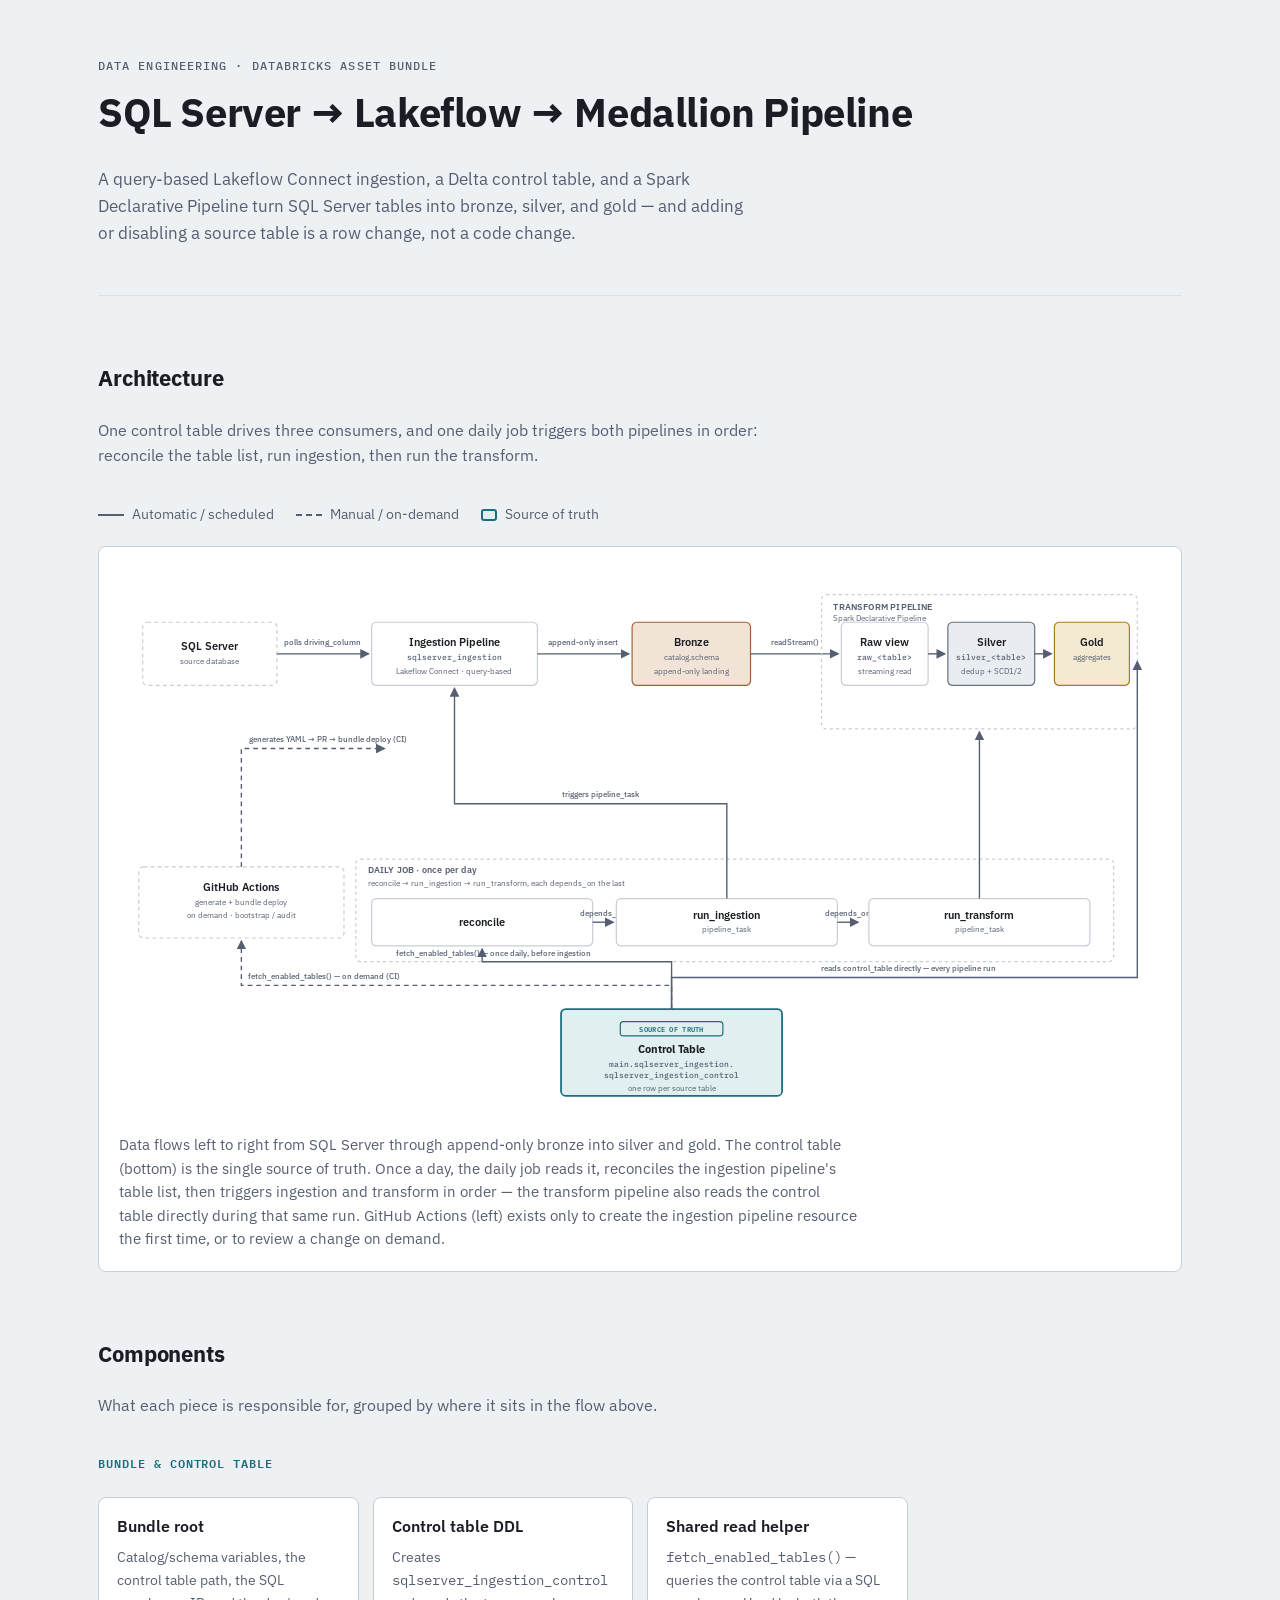
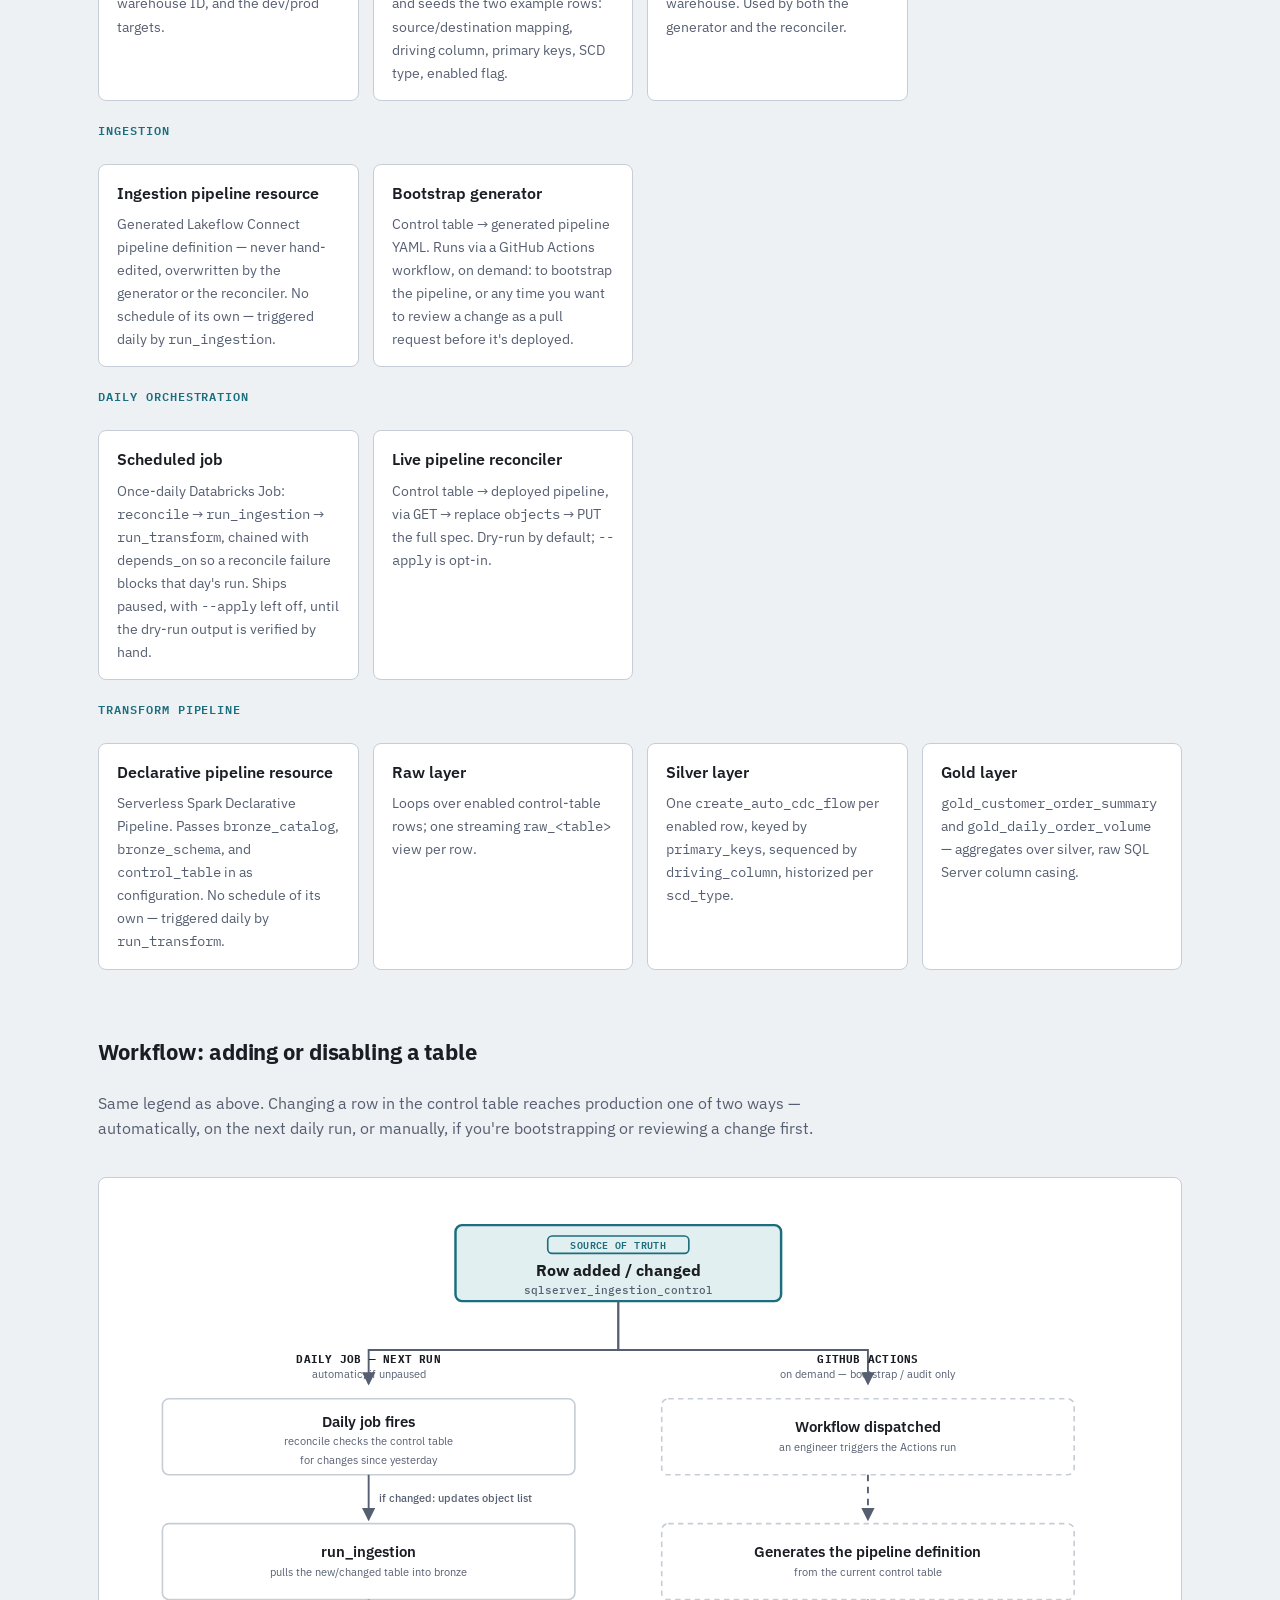
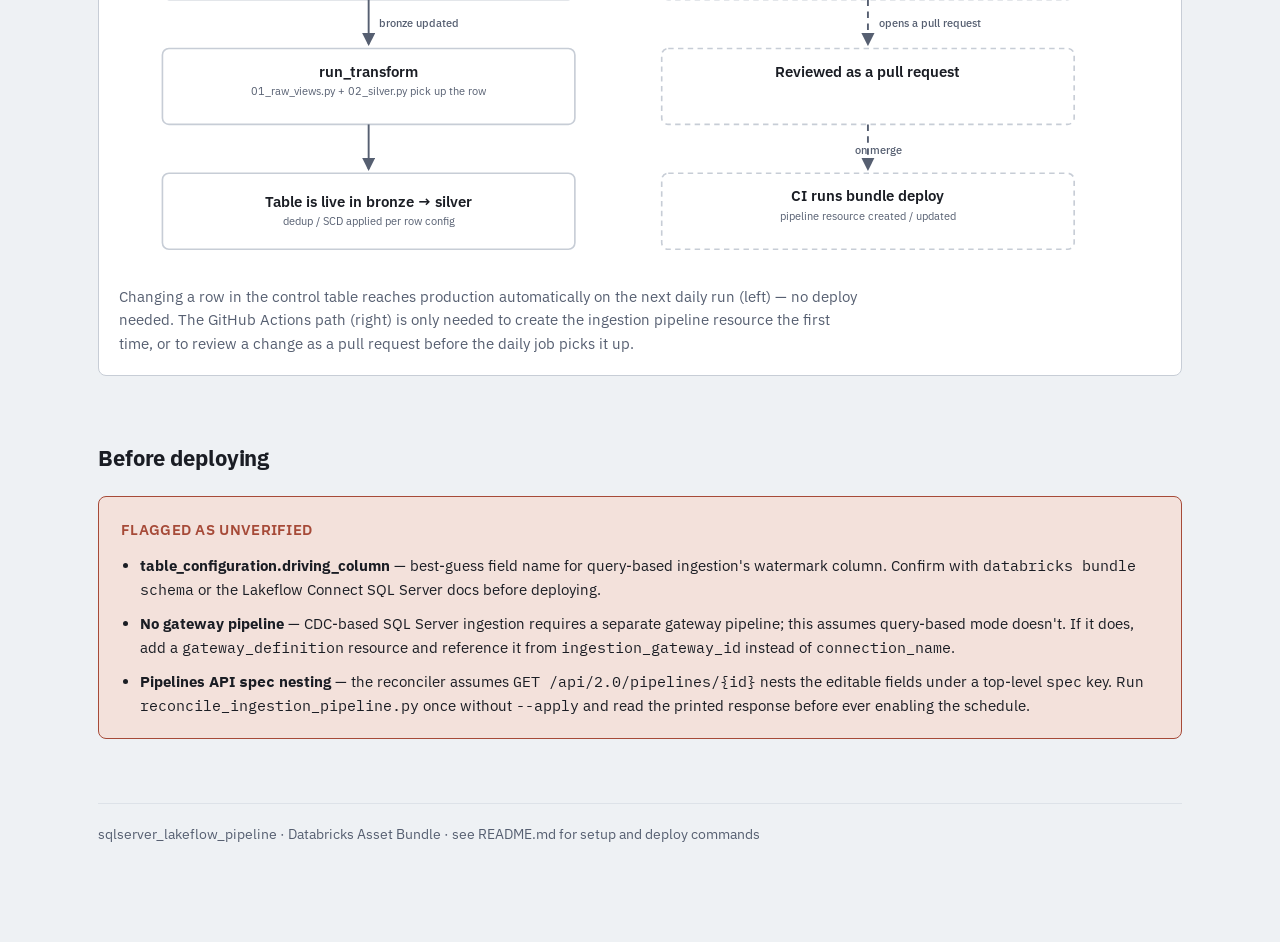
==== databricks/ARCHITECTURE.html @ 622ae9b2 "Add architecture diagram doc for the SQL Server Lakeflow pipeline Standalone HTML doc (open in a bro" ====
<!doctype html>
<html lang="en">
<head>
<meta charset="utf-8">
<meta name="viewport" content="width=device-width, initial-scale=1">
<title>SQL Server Lakeflow Architecture</title>
<link rel="preconnect" href="https://fonts.googleapis.com">
<link rel="preconnect" href="https://fonts.gstatic.com" crossorigin>
<link href="https://fonts.googleapis.com/css2?family=IBM+Plex+Sans:wght@400;500;600;700&family=IBM+Plex+Mono:wght@400;500;600&display=swap" rel="stylesheet">

<style>
  :root {
    --ink: #1A1D24;
    --ink-soft: #565F71;
    --bg: #EEF1F4;
    --surface: #FFFFFF;
    --surface-2: #F5F7F9;
    --line: #C7CDD6;
    --line-soft: #DDE2E8;

    --accent: #1B6E7D;
    --accent-soft: #E2EFF0;

    --bronze: #9C6136;
    --bronze-soft: #F1E4D6;
    --silver: #66707E;
    --silver-soft: #E9ECF0;
    --gold: #A97A1E;
    --gold-soft: #F4EAD1;

    --warn: #A64A38;
    --warn-soft: #F3E1DB;

    --font-display: 'IBM Plex Sans', ui-sans-serif, system-ui, sans-serif;
    --font-body: 'IBM Plex Sans', ui-sans-serif, system-ui, sans-serif;
    --font-mono: 'IBM Plex Mono', ui-monospace, 'SFMono-Regular', Menlo, monospace;

    --radius: 8px;
  }

  @media (prefers-color-scheme: dark) {
    :root:not([data-theme="light"]) {
      --ink: #E7E9ED;
      --ink-soft: #9AA3B2;
      --bg: #12151B;
      --surface: #1A1E27;
      --surface-2: #20242F;
      --line: #313746;
      --line-soft: #262B36;

      --accent: #5FC2D1;
      --accent-soft: #17282B;

      --bronze: #D19A6E;
      --bronze-soft: #2C2119;
      --silver: #AEB7C4;
      --silver-soft: #232732;
      --gold: #E0B563;
      --gold-soft: #2E2717;

      --warn: #E08776;
      --warn-soft: #301F1B;
    }
  }

  :root[data-theme="dark"] {
    --ink: #E7E9ED;
    --ink-soft: #9AA3B2;
    --bg: #12151B;
    --surface: #1A1E27;
    --surface-2: #20242F;
    --line: #313746;
    --line-soft: #262B36;

    --accent: #5FC2D1;
    --accent-soft: #17282B;

    --bronze: #D19A6E;
    --bronze-soft: #2C2119;
    --silver: #AEB7C4;
    --silver-soft: #232732;
    --gold: #E0B563;
    --gold-soft: #2E2717;

    --warn: #E08776;
    --warn-soft: #301F1B;
  }

  * { box-sizing: border-box; }

  body {
    margin: 0;
    background: var(--bg);
    color: var(--ink);
    font-family: var(--font-body);
    font-size: 16px;
    line-height: 1.6;
    -webkit-font-smoothing: antialiased;
  }

  .wrap {
    max-width: 1140px;
    margin: 0 auto;
    padding: 56px 28px 96px;
    display: flex;
    flex-direction: column;
    gap: 64px;
  }

  /* ---- title block ---- */

  .title-block {
    display: flex;
    flex-direction: column;
    gap: 14px;
    padding-bottom: 32px;
    border-bottom: 1px solid var(--line-soft);
  }

  .eyebrow {
    font-family: var(--font-mono);
    font-size: 0.75rem;
    font-weight: 500;
    letter-spacing: 0.09em;
    text-transform: uppercase;
    color: var(--ink-soft);
  }

  h1 {
    font-family: var(--font-display);
    font-weight: 700;
    font-size: clamp(1.9rem, 3.4vw, 2.5rem);
    line-height: 1.15;
    letter-spacing: -0.01em;
    margin: 0;
    text-wrap: balance;
  }

  .subtitle {
    max-width: 66ch;
    color: var(--ink-soft);
    font-size: 1.05rem;
  }

  code, .mono {
    font-family: var(--font-mono);
  }

  /* ---- section scaffolding ---- */

  section {
    display: flex;
    flex-direction: column;
    gap: 20px;
  }

  .section-head {
    display: flex;
    flex-direction: column;
    gap: 6px;
  }

  h2 {
    font-family: var(--font-display);
    font-weight: 700;
    font-size: 1.4rem;
    margin: 0;
    letter-spacing: -0.005em;
  }

  .section-sub {
    color: var(--ink-soft);
    max-width: 72ch;
    font-size: 0.98rem;
  }

  h3 {
    font-family: var(--font-display);
    font-weight: 600;
    font-size: 0.95rem;
    letter-spacing: 0.02em;
    text-transform: uppercase;
    color: var(--ink-soft);
    margin: 0;
  }

  /* ---- legend ---- */

  .legend {
    display: flex;
    flex-wrap: wrap;
    gap: 22px;
    align-items: center;
    font-size: 0.85rem;
    color: var(--ink-soft);
  }

  .legend-item {
    display: flex;
    align-items: center;
    gap: 8px;
  }

  .swatch-line {
    width: 26px;
    height: 0;
    border-top: 2px solid var(--ink-soft);
    display: inline-block;
  }

  .swatch-line.dashed {
    border-top-style: dashed;
  }

  .swatch-box {
    width: 16px;
    height: 12px;
    border-radius: 3px;
    display: inline-block;
    background: var(--accent-soft);
    border: 2px solid var(--accent);
  }

  /* ---- diagram panel ---- */

  .panel {
    background: var(--surface);
    border: 1px solid var(--line);
    border-radius: var(--radius);
    padding: 20px;
  }

  .diagram-scroll {
    overflow-x: auto;
  }

  svg.diagram {
    display: block;
    width: 100%;
    min-width: 880px;
    height: auto;
  }

  figure {
    margin: 0;
  }

  figcaption {
    margin-top: 14px;
    font-size: 0.92rem;
    color: var(--ink-soft);
    max-width: 82ch;
  }

  /* diagram text/shape classes, shared by both svgs */
  .dg-node { fill: var(--surface); stroke: var(--line); stroke-width: 1.5; }
  .dg-node-dashed { fill: var(--surface); stroke: var(--line); stroke-width: 1.5; stroke-dasharray: 5 4; }
  .dg-node-accent { fill: var(--accent-soft); stroke: var(--accent); stroke-width: 2.25; }
  .dg-node-bronze { fill: var(--bronze-soft); stroke: var(--bronze); stroke-width: 1.5; }
  .dg-node-silver { fill: var(--silver-soft); stroke: var(--silver); stroke-width: 1.5; }
  .dg-node-gold { fill: var(--gold-soft); stroke: var(--gold); stroke-width: 1.5; }
  .dg-group { fill: none; stroke: var(--line); stroke-width: 1.5; stroke-dasharray: 4 4; }

  .dg-line-auto { fill: none; stroke: var(--ink-soft); stroke-width: 1.75; }
  .dg-line-manual { fill: none; stroke: var(--ink-soft); stroke-width: 1.75; stroke-dasharray: 6 5; }
  .dg-arrowhead { fill: var(--ink-soft); }

  .dg-title { font: 600 13.5px var(--font-display); fill: var(--ink); }
  .dg-title-lg { font: 700 14.5px var(--font-display); fill: var(--ink); }
  .dg-mono { font: 500 10px var(--font-mono); fill: var(--ink-soft); }
  .dg-sub { font: 400 10.5px var(--font-display); fill: var(--ink-soft); }
  .dg-label { font: 500 10.5px var(--font-display); fill: var(--ink-soft); }
  .dg-group-label { font: 600 11.5px var(--font-display); fill: var(--ink-soft); letter-spacing: 0.02em; }
  .dg-chip-text { font: 600 9px var(--font-mono); fill: var(--accent); letter-spacing: 0.04em; }
  .dg-lane-header { font: 700 10.5px var(--font-mono); fill: var(--ink); letter-spacing: 0.02em; text-transform: uppercase; }
  .dg-lane-sub { font: 400 10px var(--font-display); fill: var(--ink-soft); }

  /* ---- component cards ---- */

  .group-label {
    font-family: var(--font-mono);
    font-size: 0.75rem;
    font-weight: 600;
    letter-spacing: 0.08em;
    text-transform: uppercase;
    color: var(--accent);
    margin: 0 0 12px;
  }

  .card-grid {
    display: grid;
    grid-template-columns: repeat(auto-fill, minmax(260px, 1fr));
    gap: 14px;
  }

  .card {
    background: var(--surface);
    border: 1px solid var(--line);
    border-radius: var(--radius);
    padding: 16px 18px;
    display: flex;
    flex-direction: column;
    gap: 6px;
  }

  .card h4 {
    margin: 0;
    font-family: var(--font-display);
    font-size: 0.98rem;
    font-weight: 600;
  }

  .card p {
    margin: 0;
    font-size: 0.9rem;
    color: var(--ink-soft);
  }

  .card-group {
    display: flex;
    flex-direction: column;
    gap: 12px;
  }

  /* ---- known unknowns ---- */

  .warn-panel {
    background: var(--warn-soft);
    border: 1px solid var(--warn);
    border-radius: var(--radius);
    padding: 20px 22px;
    display: flex;
    flex-direction: column;
    gap: 12px;
  }

  .warn-panel h3 {
    color: var(--warn);
  }

  .warn-list {
    margin: 0;
    padding-left: 1.2em;
    display: flex;
    flex-direction: column;
    gap: 10px;
  }

  .warn-list li {
    font-size: 0.94rem;
  }

  .warn-list strong {
    color: var(--ink);
  }

  footer {
    color: var(--ink-soft);
    font-size: 0.85rem;
    border-top: 1px solid var(--line-soft);
    padding-top: 20px;
  }

  @media (max-width: 640px) {
    .wrap { padding: 40px 18px 72px; gap: 48px; }
  }
</style>
</head>
<body>

<div class="wrap">

  <div class="title-block">
    <span class="eyebrow">Data Engineering · Databricks Asset Bundle</span>
    <h1>SQL Server → Lakeflow → Medallion Pipeline</h1>
    <p class="subtitle">
      A query-based Lakeflow Connect ingestion, a Delta control table, and a Spark Declarative
      Pipeline turn SQL Server tables into bronze, silver, and gold — and adding or disabling a
      source table is a row change, not a code change.
    </p>
  </div>

  <section aria-labelledby="architecture-h">
    <div class="section-head">
      <h2 id="architecture-h">Architecture</h2>
      <p class="section-sub">
        One control table drives three consumers, and one daily job triggers both pipelines in
        order: reconcile the table list, run ingestion, then run the transform.
      </p>
    </div>

    <div class="legend">
      <span class="legend-item"><span class="swatch-line"></span>Automatic / scheduled</span>
      <span class="legend-item"><span class="swatch-line dashed"></span>Manual / on-demand</span>
      <span class="legend-item"><span class="swatch-box"></span>Source of truth</span>
    </div>

    <div class="panel">
      <div class="diagram-scroll">
        <figure>
          <svg class="diagram" viewBox="0 0 1320 700" role="img" aria-label="Architecture diagram: SQL Server data flows through the Lakeflow Connect ingestion pipeline into an append-only bronze layer, then through a Spark Declarative Pipeline into silver and gold tables. A Delta control table feeds a daily job that reconciles the ingestion pipeline's table list, then triggers the ingestion pipeline, then triggers the transform pipeline, in that order. A separate GitHub Actions workflow exists only to bootstrap the ingestion pipeline the first time or to review a change on demand.">
            <defs>
              <marker id="arrow1" viewBox="0 0 10 10" refX="8.5" refY="5" markerWidth="7" markerHeight="7" orient="auto-start-reverse">
                <path d="M0,0 L10,5 L0,10 z" class="dg-arrowhead"></path>
              </marker>
            </defs>

            <!-- top flow: SQL Server -> Ingestion -> Bronze -> Raw -> Silver -> Gold -->
            <rect x="30" y="70" width="170" height="80" rx="6" class="dg-node-dashed"></rect>
            <text x="115" y="105" text-anchor="middle" class="dg-title">SQL Server</text>
            <text x="115" y="123" text-anchor="middle" class="dg-sub">source database</text>

            <path d="M200,110 H316" class="dg-line-auto" marker-end="url(#arrow1)"></path>
            <text x="258" y="99" text-anchor="middle" class="dg-label">polls driving_column</text>

            <rect x="320" y="70" width="210" height="80" rx="6" class="dg-node"></rect>
            <text x="425" y="100" text-anchor="middle" class="dg-title">Ingestion Pipeline</text>
            <text x="425" y="118" text-anchor="middle" class="dg-mono">sqlserver_ingestion</text>
            <text x="425" y="135" text-anchor="middle" class="dg-sub">Lakeflow Connect · query-based</text>

            <path d="M530,110 H646" class="dg-line-auto" marker-end="url(#arrow1)"></path>
            <text x="588" y="99" text-anchor="middle" class="dg-label">append-only insert</text>

            <rect x="650" y="70" width="150" height="80" rx="6" class="dg-node-bronze"></rect>
            <text x="725" y="100" text-anchor="middle" class="dg-title">Bronze</text>
            <text x="725" y="118" text-anchor="middle" class="dg-sub">catalog.schema</text>
            <text x="725" y="135" text-anchor="middle" class="dg-sub">append-only landing</text>

            <path d="M800,110 H911" class="dg-line-auto" marker-end="url(#arrow1)"></path>
            <text x="857" y="99" text-anchor="middle" class="dg-label">readStream()</text>

            <rect x="890" y="35" width="400" height="170" rx="6" class="dg-group"></rect>
            <text x="905" y="55" class="dg-group-label">TRANSFORM PIPELINE</text>
            <text x="905" y="68" class="dg-sub">Spark Declarative Pipeline</text>

            <rect x="915" y="70" width="110" height="80" rx="6" class="dg-node"></rect>
            <text x="970" y="100" text-anchor="middle" class="dg-title">Raw view</text>
            <text x="970" y="118" text-anchor="middle" class="dg-mono">raw_&lt;table&gt;</text>
            <text x="970" y="135" text-anchor="middle" class="dg-sub">streaming read</text>

            <path d="M1025,110 H1046" class="dg-line-auto" marker-end="url(#arrow1)"></path>

            <rect x="1050" y="70" width="110" height="80" rx="6" class="dg-node-silver"></rect>
            <text x="1105" y="100" text-anchor="middle" class="dg-title">Silver</text>
            <text x="1105" y="118" text-anchor="middle" class="dg-mono">silver_&lt;table&gt;</text>
            <text x="1105" y="135" text-anchor="middle" class="dg-sub">dedup + SCD1/2</text>

            <path d="M1160,110 H1181" class="dg-line-auto" marker-end="url(#arrow1)"></path>

            <rect x="1185" y="70" width="95" height="80" rx="6" class="dg-node-gold"></rect>
            <text x="1232" y="100" text-anchor="middle" class="dg-title">Gold</text>
            <text x="1232" y="118" text-anchor="middle" class="dg-sub">aggregates</text>

            <!-- mid row: GitHub Actions (on-demand bootstrap) + daily job (automatic) -->
            <rect x="25" y="380" width="260" height="90" rx="6" class="dg-node-dashed"></rect>
            <text x="155" y="410" text-anchor="middle" class="dg-title">GitHub Actions</text>
            <text x="155" y="428" text-anchor="middle" class="dg-sub">generate + bundle deploy</text>
            <text x="155" y="445" text-anchor="middle" class="dg-sub">on demand · bootstrap / audit</text>

            <!-- GitHub Actions -> ingestion pipeline (dashed) -->
            <path d="M155,380 V230 H336" class="dg-line-manual" marker-end="url(#arrow1)"></path>
            <text x="165" y="222" class="dg-label">generates YAML → PR → bundle deploy (CI)</text>

            <!-- daily job group -->
            <rect x="300" y="370" width="960" height="130" rx="6" class="dg-group"></rect>
            <text x="315" y="388" class="dg-group-label">DAILY JOB · once per day</text>
            <text x="315" y="404" class="dg-sub">reconcile → run_ingestion → run_transform, each depends_on the last</text>

            <rect x="320" y="420" width="280" height="60" rx="6" class="dg-node"></rect>
            <text x="460" y="455" text-anchor="middle" class="dg-title">reconcile</text>

            <path d="M600,450 H626" class="dg-line-auto" marker-end="url(#arrow1)"></path>
            <text x="613" y="442" text-anchor="middle" class="dg-label">depends_on</text>

            <rect x="630" y="420" width="280" height="60" rx="6" class="dg-node"></rect>
            <text x="770" y="446" text-anchor="middle" class="dg-title">run_ingestion</text>
            <text x="770" y="463" text-anchor="middle" class="dg-sub">pipeline_task</text>

            <path d="M910,450 H936" class="dg-line-auto" marker-end="url(#arrow1)"></path>
            <text x="923" y="442" text-anchor="middle" class="dg-label">depends_on</text>

            <rect x="950" y="420" width="280" height="60" rx="6" class="dg-node"></rect>
            <text x="1090" y="446" text-anchor="middle" class="dg-title">run_transform</text>
            <text x="1090" y="463" text-anchor="middle" class="dg-sub">pipeline_task</text>

            <!-- run_ingestion triggers the real ingestion pipeline -->
            <path d="M770,420 V300 H425 V154" class="dg-line-auto" marker-end="url(#arrow1)"></path>
            <text x="610" y="292" text-anchor="middle" class="dg-label">triggers pipeline_task</text>

            <!-- run_transform triggers the real transform pipeline group -->
            <path d="M1090,420 V209" class="dg-line-auto" marker-end="url(#arrow1)"></path>

            <!-- control table hub -->
            <rect x="560" y="560" width="280" height="110" rx="6" class="dg-node-accent"></rect>
            <rect x="635" y="576" width="130" height="18" rx="4" fill="var(--accent-soft)" stroke="var(--accent)" stroke-width="1.5"></rect>
            <text x="700" y="589" text-anchor="middle" class="dg-chip-text">SOURCE OF TRUTH</text>
            <text x="700" y="616" text-anchor="middle" class="dg-title-lg">Control Table</text>
            <text x="700" y="634" text-anchor="middle" class="dg-mono">main.sqlserver_ingestion.</text>
            <text x="700" y="648" text-anchor="middle" class="dg-mono">sqlserver_ingestion_control</text>
            <text x="700" y="664" text-anchor="middle" class="dg-sub">one row per source table</text>

            <!-- branch: control table -> reconcile task (solid, once daily) -->
            <path d="M700,560 V500 H460 V484" class="dg-line-auto" marker-end="url(#arrow1)"></path>
            <text x="475" y="493" text-anchor="middle" class="dg-label">fetch_enabled_tables() — once daily, before ingestion</text>

            <!-- branch: control table -> transform pipeline group direct read (solid, every run) -->
            <path d="M700,560 V520 H1290 V120" class="dg-line-auto" marker-end="url(#arrow1)"></path>
            <text x="1000" y="512" text-anchor="middle" class="dg-label">reads control_table directly — every pipeline run</text>

            <!-- branch: control table -> GitHub Actions (dashed, on demand) -->
            <path d="M700,560 V530 H155 V474" class="dg-line-manual" marker-end="url(#arrow1)"></path>
            <text x="163" y="522" class="dg-label">fetch_enabled_tables() — on demand (CI)</text>
          </svg>
        </figure>
      </div>
      <figcaption>
        Data flows left to right from SQL Server through append-only bronze into silver and gold.
        The control table (bottom) is the single source of truth. Once a day, the daily job reads
        it, reconciles the ingestion pipeline's table list, then triggers ingestion and transform
        in order — the transform pipeline also reads the control table directly during that same
        run. GitHub Actions (left) exists only to create the ingestion pipeline resource the first
        time, or to review a change on demand.
      </figcaption>
    </div>
  </section>

  <section aria-labelledby="components-h">
    <div class="section-head">
      <h2 id="components-h">Components</h2>
      <p class="section-sub">What each piece is responsible for, grouped by where it sits in the flow above.</p>
    </div>

    <div class="card-group">
      <p class="group-label">Bundle &amp; control table</p>
      <div class="card-grid">
        <div class="card">
          <h4>Bundle root</h4>
          <p>Catalog/schema variables, the control table path, the SQL warehouse ID, and the dev/prod targets.</p>
        </div>
        <div class="card">
          <h4>Control table DDL</h4>
          <p>Creates <code>sqlserver_ingestion_control</code> and seeds the two example rows: source/destination mapping, driving column, primary keys, SCD type, enabled flag.</p>
        </div>
        <div class="card">
          <h4>Shared read helper</h4>
          <p><code>fetch_enabled_tables()</code> — queries the control table via a SQL warehouse. Used by both the generator and the reconciler.</p>
        </div>
      </div>
    </div>

    <div class="card-group">
      <p class="group-label">Ingestion</p>
      <div class="card-grid">
        <div class="card">
          <h4>Ingestion pipeline resource</h4>
          <p>Generated Lakeflow Connect pipeline definition — never hand-edited, overwritten by the generator or the reconciler. No schedule of its own — triggered daily by <code>run_ingestion</code>.</p>
        </div>
        <div class="card">
          <h4>Bootstrap generator</h4>
          <p>Control table → generated pipeline YAML. Runs via a GitHub Actions workflow, on demand: to bootstrap the pipeline, or any time you want to review a change as a pull request before it's deployed.</p>
        </div>
      </div>
    </div>

    <div class="card-group">
      <p class="group-label">Daily orchestration</p>
      <div class="card-grid">
        <div class="card">
          <h4>Scheduled job</h4>
          <p>Once-daily Databricks Job: <code>reconcile</code> → <code>run_ingestion</code> → <code>run_transform</code>, chained with <code>depends_on</code> so a reconcile failure blocks that day's run. Ships paused, with <code>--apply</code> left off, until the dry-run output is verified by hand.</p>
        </div>
        <div class="card">
          <h4>Live pipeline reconciler</h4>
          <p>Control table → deployed pipeline, via <code>GET</code> → replace <code>objects</code> → <code>PUT</code> the full spec. Dry-run by default; <code>--apply</code> is opt-in.</p>
        </div>
      </div>
    </div>

    <div class="card-group">
      <p class="group-label">Transform pipeline</p>
      <div class="card-grid">
        <div class="card">
          <h4>Declarative pipeline resource</h4>
          <p>Serverless Spark Declarative Pipeline. Passes <code>bronze_catalog</code>, <code>bronze_schema</code>, and <code>control_table</code> in as configuration. No schedule of its own — triggered daily by <code>run_transform</code>.</p>
        </div>
        <div class="card">
          <h4>Raw layer</h4>
          <p>Loops over enabled control-table rows; one streaming <code>raw_&lt;table&gt;</code> view per row.</p>
        </div>
        <div class="card">
          <h4>Silver layer</h4>
          <p>One <code>create_auto_cdc_flow</code> per enabled row, keyed by <code>primary_keys</code>, sequenced by <code>driving_column</code>, historized per <code>scd_type</code>.</p>
        </div>
        <div class="card">
          <h4>Gold layer</h4>
          <p><code>gold_customer_order_summary</code> and <code>gold_daily_order_volume</code> — aggregates over silver, raw SQL Server column casing.</p>
        </div>
      </div>
    </div>
  </section>

  <section aria-labelledby="workflow-h">
    <div class="section-head">
      <h2 id="workflow-h">Workflow: adding or disabling a table</h2>
      <p class="section-sub">
        Same legend as above. Changing a row in the control table reaches production one of two
        ways — automatically, on the next daily run, or manually, if you're bootstrapping or
        reviewing a change first.
      </p>
    </div>

    <div class="panel">
      <div class="diagram-scroll">
        <figure>
          <svg class="diagram" viewBox="0 0 960 620" role="img" aria-label="Workflow diagram: a row change in the control table reaches production one of two ways. Automatically, the daily job's next scheduled run reconciles the ingestion pipeline, pulls the table into bronze, then generates its silver flow. On demand, a GitHub Actions workflow generates the pipeline definition, opens a pull request for review, and deploys the bundle on merge -- used only to bootstrap the pipeline or to review a change before the daily job picks it up.">
            <defs>
              <marker id="arrow2" viewBox="0 0 10 10" refX="8.5" refY="5" markerWidth="7" markerHeight="7" orient="auto-start-reverse">
                <path d="M0,0 L10,5 L0,10 z" class="dg-arrowhead"></path>
              </marker>
            </defs>

            <rect x="310" y="25" width="300" height="70" rx="6" class="dg-node-accent"></rect>
            <rect x="395" y="35" width="130" height="16" rx="4" fill="var(--accent-soft)" stroke="var(--accent)" stroke-width="1.5"></rect>
            <text x="460" y="47" text-anchor="middle" class="dg-chip-text">SOURCE OF TRUTH</text>
            <text x="460" y="72" text-anchor="middle" class="dg-title-lg">Row added / changed</text>
            <text x="460" y="88" text-anchor="middle" class="dg-mono">sqlserver_ingestion_control</text>

            <path d="M460,95 V140 H230 V171" class="dg-line-auto" marker-end="url(#arrow2)"></path>
            <path d="M460,95 V140 H690 V171" class="dg-line-auto" marker-end="url(#arrow2)"></path>

            <!-- lane headers -->
            <text x="230" y="152" text-anchor="middle" class="dg-lane-header">Daily job — next run</text>
            <text x="230" y="166" text-anchor="middle" class="dg-lane-sub">automatic, if unpaused</text>

            <text x="690" y="152" text-anchor="middle" class="dg-lane-header">GitHub Actions</text>
            <text x="690" y="166" text-anchor="middle" class="dg-lane-sub">on demand — bootstrap / audit only</text>

            <!-- lane A: daily job (reconcile -> ingest -> transform) -->
            <rect x="40" y="185" width="380" height="70" rx="6" class="dg-node"></rect>
            <text x="230" y="211" text-anchor="middle" class="dg-title">Daily job fires</text>
            <text x="230" y="228" text-anchor="middle" class="dg-sub">reconcile checks the control table</text>
            <text x="230" y="245" text-anchor="middle" class="dg-sub">for changes since yesterday</text>

            <path d="M230,255 V296" class="dg-line-auto" marker-end="url(#arrow2)"></path>
            <text x="240" y="280" class="dg-label">if changed: updates object list</text>

            <rect x="40" y="300" width="380" height="70" rx="6" class="dg-node"></rect>
            <text x="230" y="331" text-anchor="middle" class="dg-title">run_ingestion</text>
            <text x="230" y="348" text-anchor="middle" class="dg-sub">pulls the new/changed table into bronze</text>

            <path d="M230,370 V411" class="dg-line-auto" marker-end="url(#arrow2)"></path>
            <text x="240" y="395" class="dg-label">bronze updated</text>

            <rect x="40" y="415" width="380" height="70" rx="6" class="dg-node"></rect>
            <text x="230" y="441" text-anchor="middle" class="dg-title">run_transform</text>
            <text x="230" y="458" text-anchor="middle" class="dg-sub">01_raw_views.py + 02_silver.py pick up the row</text>

            <path d="M230,485 V526" class="dg-line-auto" marker-end="url(#arrow2)"></path>

            <rect x="40" y="530" width="380" height="70" rx="6" class="dg-node"></rect>
            <text x="230" y="561" text-anchor="middle" class="dg-title">Table is live in bronze → silver</text>
            <text x="230" y="578" text-anchor="middle" class="dg-sub">dedup / SCD applied per row config</text>

            <!-- lane B: GitHub Actions (on demand, dashed) -->
            <rect x="500" y="185" width="380" height="70" rx="6" class="dg-node-dashed"></rect>
            <text x="690" y="216" text-anchor="middle" class="dg-title">Workflow dispatched</text>
            <text x="690" y="233" text-anchor="middle" class="dg-sub">an engineer triggers the Actions run</text>

            <path d="M690,255 V296" class="dg-line-manual" marker-end="url(#arrow2)"></path>

            <rect x="500" y="300" width="380" height="70" rx="6" class="dg-node-dashed"></rect>
            <text x="690" y="331" text-anchor="middle" class="dg-title">Generates the pipeline definition</text>
            <text x="690" y="348" text-anchor="middle" class="dg-sub">from the current control table</text>

            <path d="M690,370 V411" class="dg-line-manual" marker-end="url(#arrow2)"></path>
            <text x="700" y="395" class="dg-label">opens a pull request</text>

            <rect x="500" y="415" width="380" height="70" rx="6" class="dg-node-dashed"></rect>
            <text x="690" y="441" text-anchor="middle" class="dg-title">Reviewed as a pull request</text>

            <path d="M690,485 V526" class="dg-line-manual" marker-end="url(#arrow2)"></path>
            <text x="700" y="512" text-anchor="middle" class="dg-label">on merge</text>

            <rect x="500" y="530" width="380" height="70" rx="6" class="dg-node-dashed"></rect>
            <text x="690" y="556" text-anchor="middle" class="dg-title">CI runs bundle deploy</text>
            <text x="690" y="573" text-anchor="middle" class="dg-sub">pipeline resource created / updated</text>
          </svg>
        </figure>
      </div>
      <figcaption>
        Changing a row in the control table reaches production automatically on the next daily
        run (left) — no deploy needed. The GitHub Actions path (right) is only needed to create
        the ingestion pipeline resource the first time, or to review a change as a pull request
        before the daily job picks it up.
      </figcaption>
    </div>
  </section>

  <section aria-labelledby="unknowns-h">
    <div class="section-head">
      <h2 id="unknowns-h">Before deploying</h2>
    </div>

    <div class="warn-panel">
      <h3>Flagged as unverified</h3>
      <ul class="warn-list">
        <li>
          <strong>table_configuration.driving_column</strong> — best-guess field name for query-based
          ingestion's watermark column. Confirm with <code>databricks bundle schema</code> or the
          Lakeflow Connect SQL Server docs before deploying.
        </li>
        <li>
          <strong>No gateway pipeline</strong> — CDC-based SQL Server ingestion requires a separate
          gateway pipeline; this assumes query-based mode doesn't. If it does, add a
          <code>gateway_definition</code> resource and reference it from
          <code>ingestion_gateway_id</code> instead of <code>connection_name</code>.
        </li>
        <li>
          <strong>Pipelines API <code>spec</code> nesting</strong> — the reconciler assumes
          <code>GET /api/2.0/pipelines/{id}</code> nests the editable fields under a top-level
          <code>spec</code> key. Run <code>reconcile_ingestion_pipeline.py</code> once without
          <code>--apply</code> and read the printed response before ever enabling the schedule.
        </li>
      </ul>
    </div>
  </section>

  <footer>
    sqlserver_lakeflow_pipeline · Databricks Asset Bundle · see README.md for setup and deploy commands
  </footer>

</div>
</body>
</html>
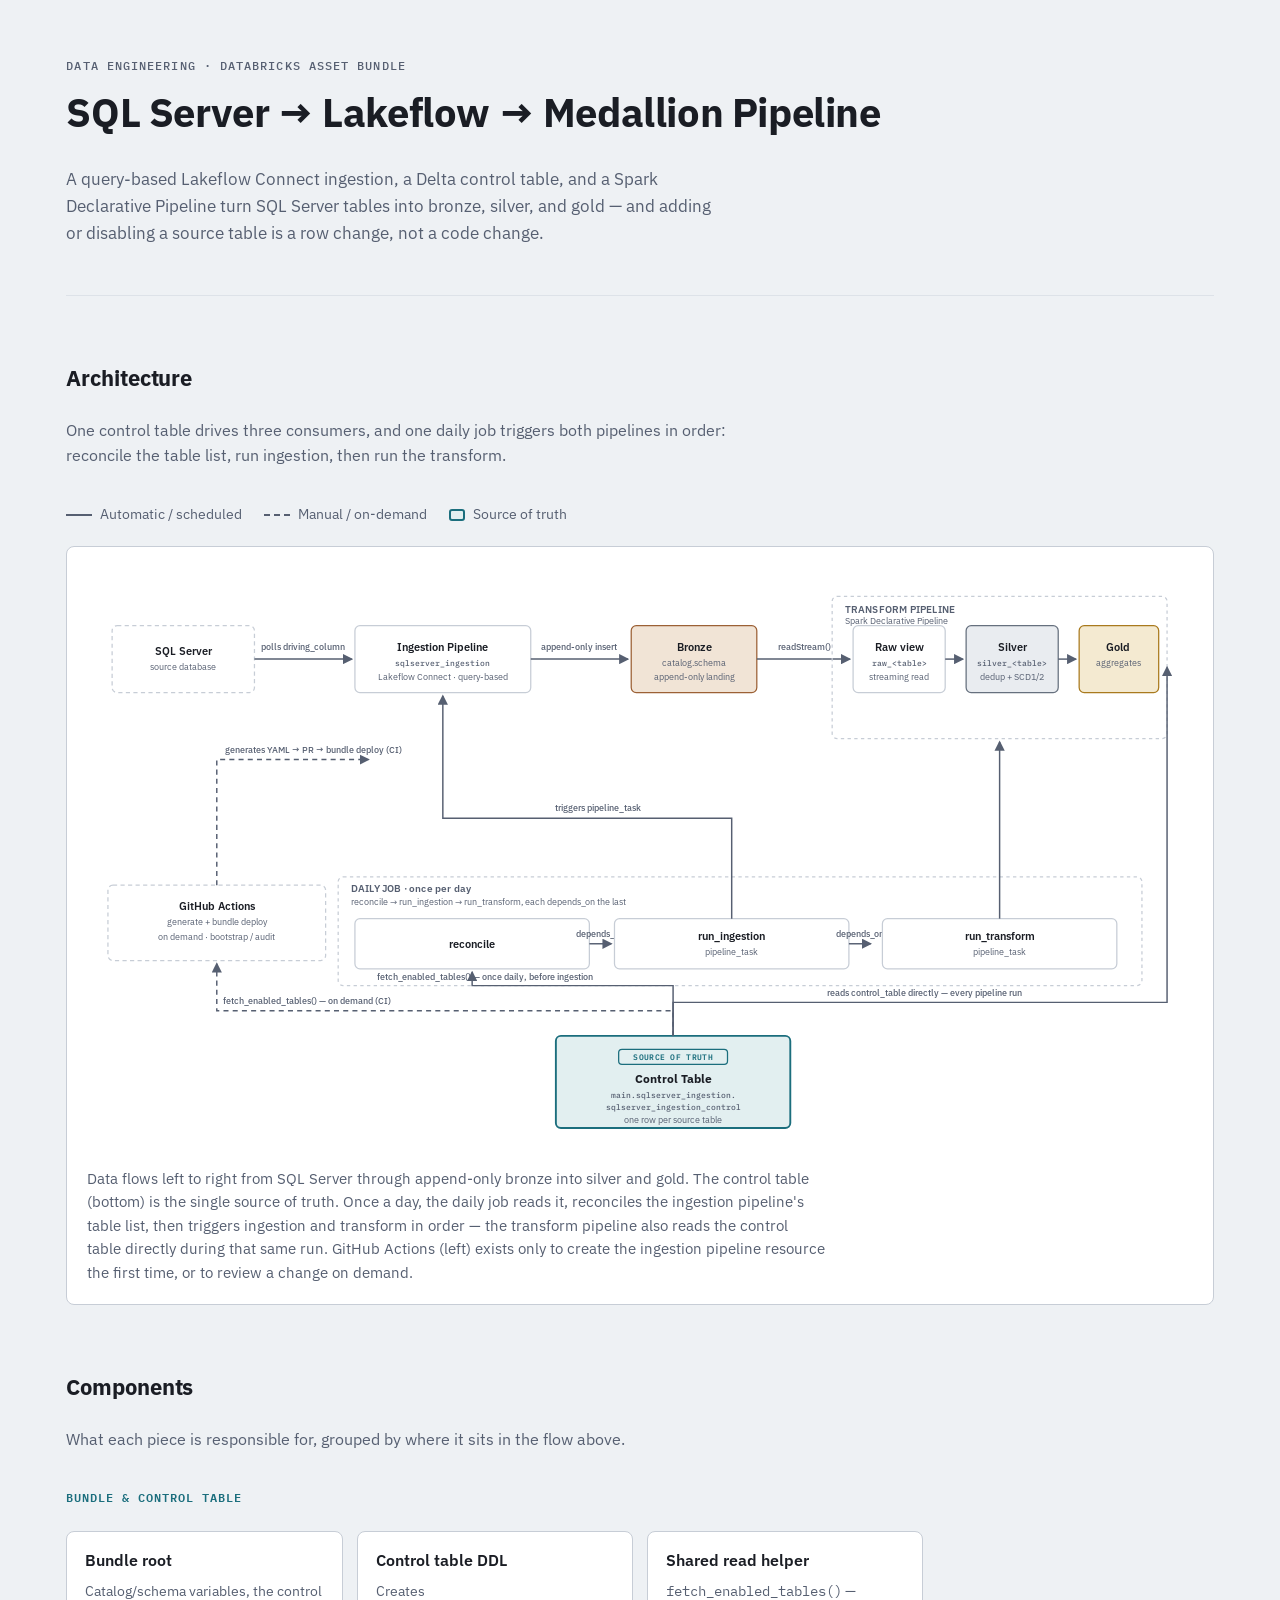
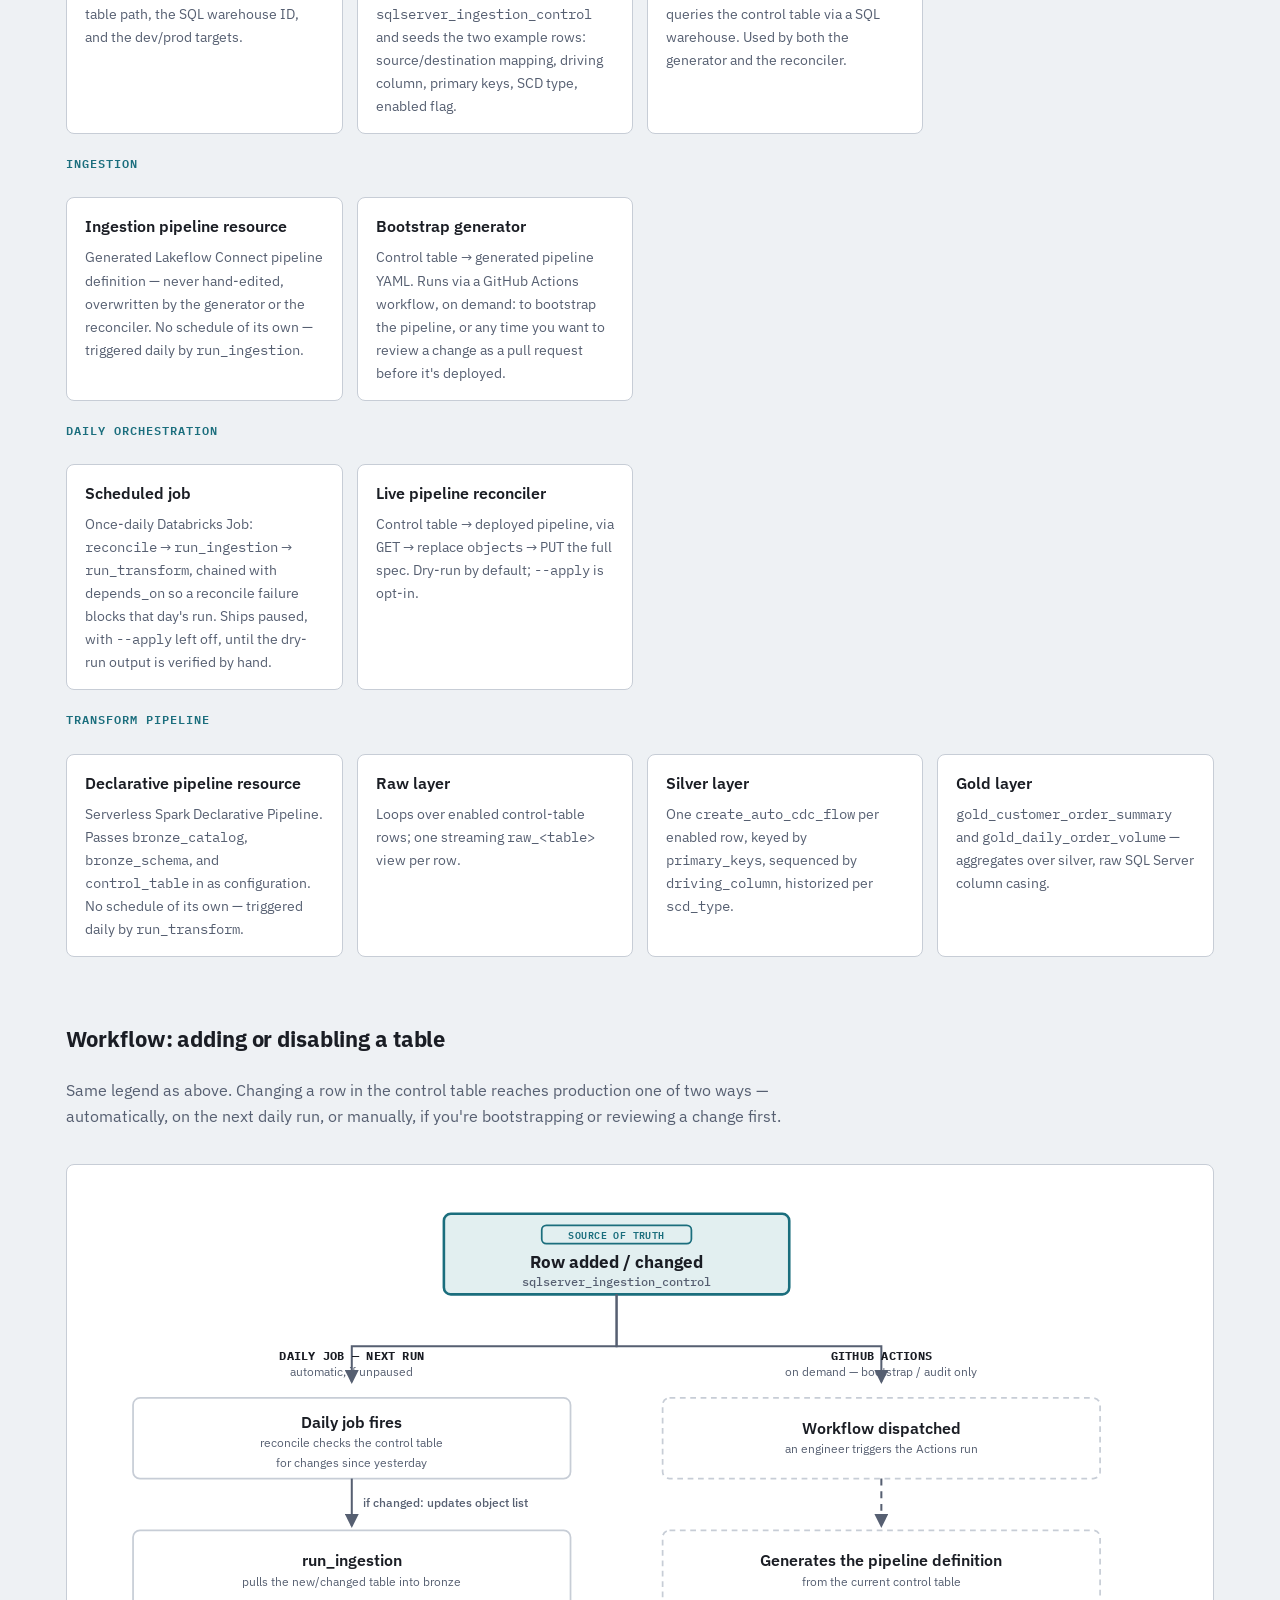
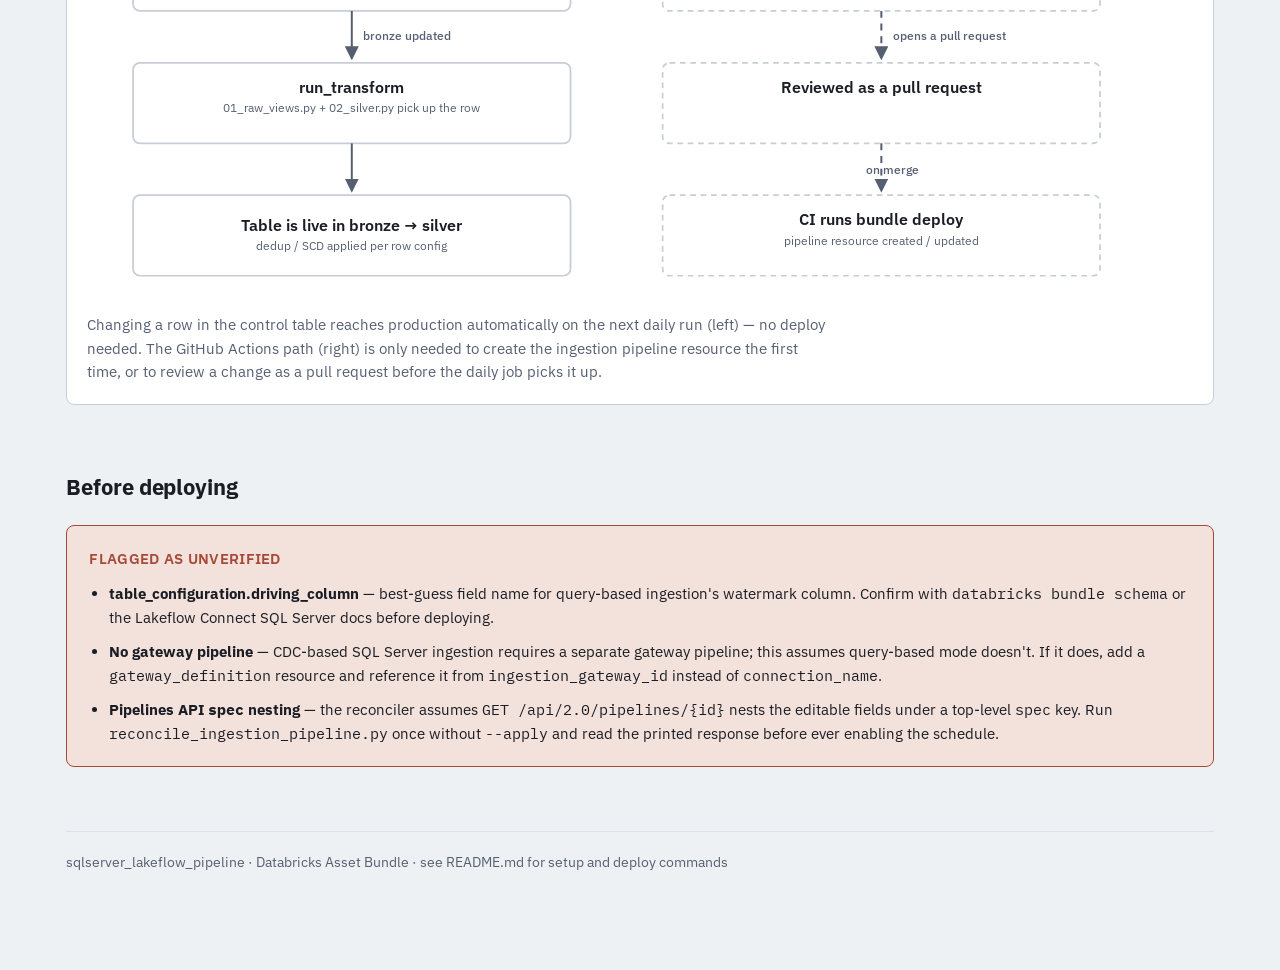
==== commit 8e6a157b: "Make architecture doc responsive across screen sizes Wrap width now scales fluidly (min(1400px, 94vw" ====
--- a/databricks/ARCHITECTURE.html
+++ b/databricks/ARCHITECTURE.html
@@ -99,7 +99,7 @@
   }
 
   .wrap {
-    max-width: 1140px;
+    max-width: min(1400px, 94vw);
     margin: 0 auto;
     padding: 56px 28px 96px;
     display: flex;
@@ -237,8 +237,15 @@
   svg.diagram {
     display: block;
     width: 100%;
-    min-width: 880px;
     height: auto;
+  }
+
+  svg.diagram--arch {
+    min-width: 900px;
+  }
+
+  svg.diagram--flow {
+    min-width: 720px;
   }
 
   figure {
@@ -250,6 +257,21 @@
     font-size: 0.92rem;
     color: var(--ink-soft);
     max-width: 82ch;
+  }
+
+  .scroll-hint {
+    display: none;
+    margin: 10px 0 0;
+    font-family: var(--font-mono);
+    font-size: 0.75rem;
+    letter-spacing: 0.02em;
+    color: var(--ink-soft);
+  }
+
+  @media (max-width: 920px) {
+    .scroll-hint {
+      display: block;
+    }
   }
 
   /* diagram text/shape classes, shared by both svgs */
@@ -398,7 +420,7 @@
     <div class="panel">
       <div class="diagram-scroll">
         <figure>
-          <svg class="diagram" viewBox="0 0 1320 700" role="img" aria-label="Architecture diagram: SQL Server data flows through the Lakeflow Connect ingestion pipeline into an append-only bronze layer, then through a Spark Declarative Pipeline into silver and gold tables. A Delta control table feeds a daily job that reconciles the ingestion pipeline's table list, then triggers the ingestion pipeline, then triggers the transform pipeline, in that order. A separate GitHub Actions workflow exists only to bootstrap the ingestion pipeline the first time or to review a change on demand.">
+          <svg class="diagram diagram--arch" viewBox="0 0 1320 700" role="img" aria-label="Architecture diagram: SQL Server data flows through the Lakeflow Connect ingestion pipeline into an append-only bronze layer, then through a Spark Declarative Pipeline into silver and gold tables. A Delta control table feeds a daily job that reconciles the ingestion pipeline's table list, then triggers the ingestion pipeline, then triggers the transform pipeline, in that order. A separate GitHub Actions workflow exists only to bootstrap the ingestion pipeline the first time or to review a change on demand.">
             <defs>
               <marker id="arrow1" viewBox="0 0 10 10" refX="8.5" refY="5" markerWidth="7" markerHeight="7" orient="auto-start-reverse">
                 <path d="M0,0 L10,5 L0,10 z" class="dg-arrowhead"></path>
@@ -513,6 +535,7 @@
           </svg>
         </figure>
       </div>
+      <p class="scroll-hint">Scroll horizontally to see the full diagram →</p>
       <figcaption>
         Data flows left to right from SQL Server through append-only bronze into silver and gold.
         The control table (bottom) is the single source of truth. Once a day, the daily job reads
@@ -612,7 +635,7 @@
     <div class="panel">
       <div class="diagram-scroll">
         <figure>
-          <svg class="diagram" viewBox="0 0 960 620" role="img" aria-label="Workflow diagram: a row change in the control table reaches production one of two ways. Automatically, the daily job's next scheduled run reconciles the ingestion pipeline, pulls the table into bronze, then generates its silver flow. On demand, a GitHub Actions workflow generates the pipeline definition, opens a pull request for review, and deploys the bundle on merge -- used only to bootstrap the pipeline or to review a change before the daily job picks it up.">
+          <svg class="diagram diagram--flow" viewBox="0 0 960 620" role="img" aria-label="Workflow diagram: a row change in the control table reaches production one of two ways. Automatically, the daily job's next scheduled run reconciles the ingestion pipeline, pulls the table into bronze, then generates its silver flow. On demand, a GitHub Actions workflow generates the pipeline definition, opens a pull request for review, and deploys the bundle on merge -- used only to bootstrap the pipeline or to review a change before the daily job picks it up.">
             <defs>
               <marker id="arrow2" viewBox="0 0 10 10" refX="8.5" refY="5" markerWidth="7" markerHeight="7" orient="auto-start-reverse">
                 <path d="M0,0 L10,5 L0,10 z" class="dg-arrowhead"></path>
@@ -687,6 +710,7 @@
           </svg>
         </figure>
       </div>
+      <p class="scroll-hint">Scroll horizontally to see the full diagram →</p>
       <figcaption>
         Changing a row in the control table reaches production automatically on the next daily
         run (left) — no deploy needed. The GitHub Actions path (right) is only needed to create
